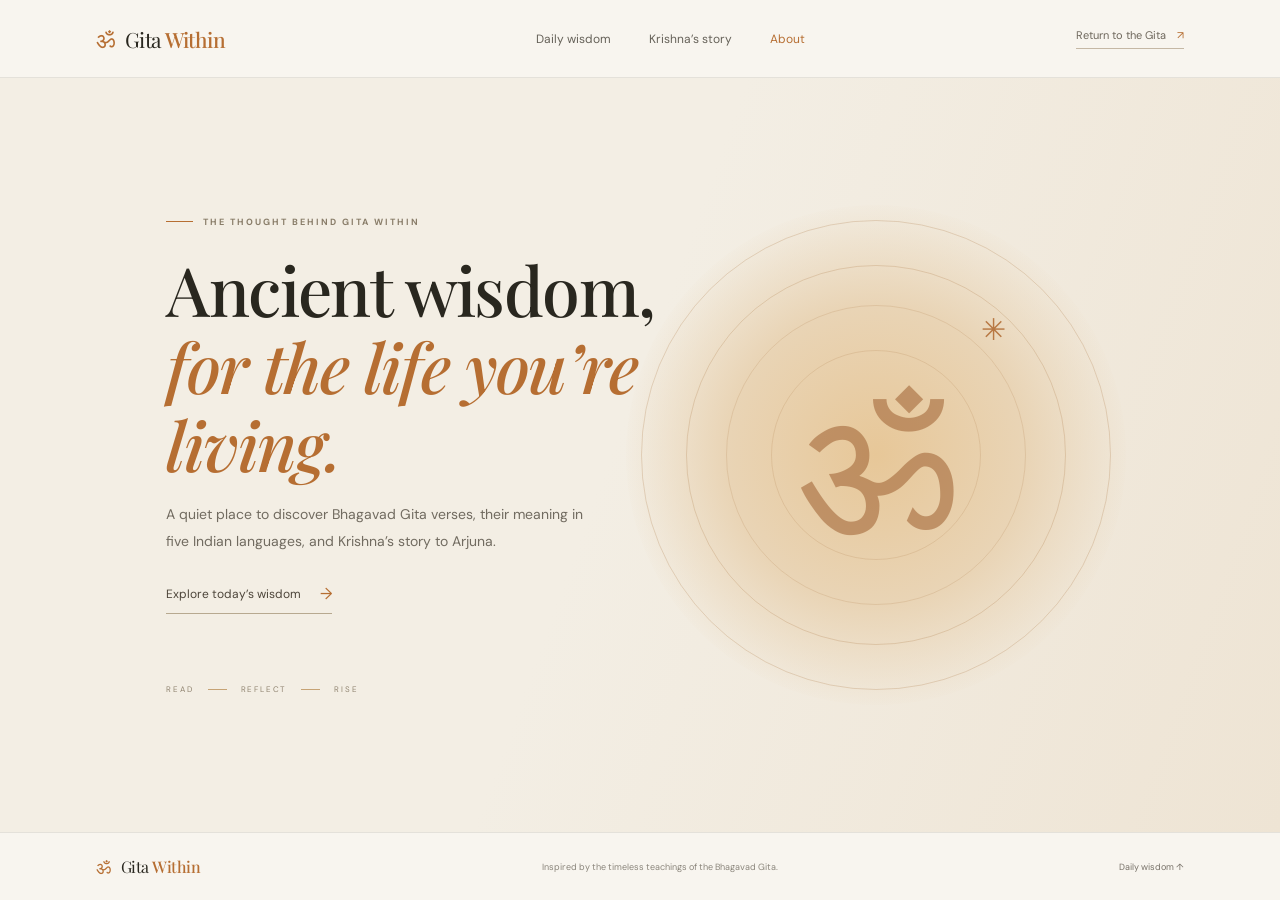
==== about.html @ 5c8aba0e "Added about page" ====
<!doctype html>
<html lang="en">
<head>
  <meta charset="utf-8">
  <meta name="viewport" content="width=device-width, initial-scale=1">
  <meta name="theme-color" content="#f8f4ec">
  <meta name="description" content="About Gita Within, a quiet place for Bhagavad Gita wisdom in five Indian languages.">
  <title>About — Gita Within</title>
  <link rel="preconnect" href="https://fonts.googleapis.com">
  <link rel="preconnect" href="https://fonts.gstatic.com" crossorigin>
  <link href="https://fonts.googleapis.com/css2?family=DM+Sans:wght@400;500;600;700&family=Playfair+Display:wght@500;600;700&display=swap" rel="stylesheet">
  <link rel="stylesheet" href="styles.css">
  <link rel="stylesheet" href="story.css">
  <link rel="stylesheet" href="about.css">
</head>
<body class="about-page">
  <header class="topbar">
    <a class="brand" href="index.html" aria-label="Gita Within home"><span class="brand-mark">ॐ</span><span>Gita <b>Within</b></span></a>
    <nav aria-label="Main navigation"><a href="index.html#wisdom">Daily wisdom</a><a href="index.html#krishna-story">Krishna’s story</a><a class="current-page" href="about.html" aria-current="page">About</a></nav>
    <a class="about-home-link" href="index.html">Return to the Gita <span aria-hidden="true">↗</span></a>
  </header>
  <main class="about-main">
    <div class="about-art" aria-hidden="true"><div class="about-art-ring ring-one"></div><div class="about-art-ring ring-two"></div><span>ॐ</span><i>✳</i></div>
    <section class="about-copy" aria-labelledby="about-title">
      <div class="eyebrow"><span class="eyebrow-line"></span>THE THOUGHT BEHIND GITA WITHIN</div>
      <h1 id="about-title">Ancient wisdom,<br><em>for the life you’re living.</em></h1>
      <p>A quiet place to discover Bhagavad Gita verses, their meaning in five Indian languages, and Krishna’s story to Arjuna.</p>
      <a class="about-cta" href="index.html#wisdom">Explore today’s wisdom <span aria-hidden="true">→</span></a>
      <div class="about-values"><span>READ</span><i></i><span>REFLECT</span><i></i><span>RISE</span></div>
    </section>
  </main>
  <footer><a class="brand footer-brand" href="index.html"><span class="brand-mark">ॐ</span><span>Gita <b>Within</b></span></a><span>Inspired by the timeless teachings of the Bhagavad Gita.</span><a href="index.html#wisdom">Daily wisdom ↑</a></footer>
</body>
</html>
---- styles.css ----
:root{--paper:#f8f5ef;--ink:#29271f;--muted:#77746c;--saffron:#b66e32;--line:#ded8cc;--serif:'Playfair Display',Georgia,serif;--sans:'DM Sans',Arial,sans-serif}*{box-sizing:border-box}html{scroll-behavior:smooth}body{margin:0;background:var(--paper);color:var(--ink);font-family:var(--sans);-webkit-font-smoothing:antialiased}.topbar{height:78px;border-bottom:1px solid rgba(54,48,37,.1);padding:0 7.5%;display:flex;align-items:center;justify-content:space-between}.brand{display:flex;align-items:center;gap:10px;color:var(--ink);text-decoration:none;font-family:var(--serif);font-size:21px;letter-spacing:-.5px}.brand b{font-weight:500;color:var(--saffron)}.brand-mark{font-size:23px;color:var(--saffron)}nav{display:flex;gap:38px;margin-left:75px}nav a,.footer-brand+a{font-size:12px;color:#656158;text-decoration:none}nav a:hover,.footer-brand+a:hover{color:var(--saffron)}.language-control{display:flex;align-items:center;gap:9px;border:1px solid #dcd6ca;background:#fbf9f5;padding:9px 12px;border-radius:3px;color:var(--saffron);position:relative}.language-control select{appearance:none;border:0;outline:0;background:transparent;color:var(--ink);font:500 12px var(--sans);padding-right:16px;cursor:pointer}.chevron{position:absolute;right:9px;pointer-events:none;font-size:15px;color:var(--muted)}.globe{font-size:17px}.hero{position:relative;min-height:405px;padding:78px 12% 64px;display:flex;align-items:center;overflow:hidden;background:#f3eee4}.hero-copy{position:relative;z-index:2;max-width:470px}.eyebrow{font-size:9px;letter-spacing:2px;font-weight:700;color:#897d69;display:flex;align-items:center;gap:10px}.eyebrow-line{height:1px;width:27px;background:var(--saffron)}h1{font:500 clamp(40px,5vw,59px)/1.14 var(--serif);letter-spacing:-1.6px;margin:20px 0 14px}h1 em{color:var(--saffron);font-weight:500}.hero-copy>p{font-size:13px;line-height:1.85;color:#6b685f;max-width:375px;margin:0 0 25px}.hero-link{font-size:11px;color:var(--ink);text-decoration:none;border-bottom:1px solid #b7a990;padding-bottom:7px}.hero-link span{color:var(--saffron);margin-left:10px}.hero-art{position:absolute;width:390px;height:390px;right:14%;top:8px}.sun{position:absolute;width:205px;height:205px;border-radius:50%;background:#e6cba5;right:75px;top:68px}.circle{position:absolute;border:1px solid rgba(166,117,60,.34);border-radius:50%}.circle-one{width:295px;height:295px;right:30px;top:23px}.circle-two{width:350px;height:350px;right:3px;top:-5px}.lotus{position:absolute;right:135px;top:122px;font-size:95px;color:#a96836;opacity:.86}.art-caption{position:absolute;right:76px;bottom:23px;font-size:8px;letter-spacing:2px;color:#8c806e}.hero-number{position:absolute;right:7.5%;bottom:27px;font:12px var(--serif);color:var(--saffron)}.hero-number span{color:#aaa292}.daily-section{padding:70px 12% 60px}.section-heading{display:flex;justify-content:space-between;align-items:end;margin-bottom:26px}.section-heading h2{font:500 30px var(--serif);letter-spacing:-.5px;margin:12px 0 0}.date-chip{display:flex;align-items:center;gap:9px;font-size:8px;letter-spacing:1.5px;color:#7a766d;margin-bottom:5px}.date-dot{width:6px;height:6px;background:var(--saffron);border-radius:50%}.quote-card{display:grid;grid-template-columns:1.55fr .78fr;background:#fffdf9;border:1px solid #e9e3d8;box-shadow:0 12px 38px rgba(54,43,26,.045);min-height:310px}.quote-left{padding:34px 42px 23px}.chapter-label{display:flex;align-items:center;gap:11px;color:#948a79;font-size:8px;letter-spacing:1.35px}.chapter-rule{height:1px;width:32px;background:#c7bca9}.sanskrit{font:20px/1.9 var(--serif);color:#725234;margin-top:21px}.transliteration{font:italic 12px/1.7 var(--serif);color:#888074;margin-top:5px}.quote-divider{display:flex;align-items:center;gap:12px;color:#bd8a54;font-size:12px;margin:15px 0 8px}.quote-divider:before,.quote-divider:after{content:"";width:27px;height:1px;background:#e7dfd3}blockquote{font:500 20px/1.55 var(--serif);letter-spacing:-.15px;margin:0;max-width:590px}.quote-actions{display:flex;align-items:center;gap:12px;margin-top:22px}.share-button,.copy-button{border:0;background:transparent;color:#746e63;font:10px var(--sans);padding:0;cursor:pointer}.share-button span:first-child{font-size:14px;color:var(--saffron);margin-right:6px}.copy-button{font-size:15px}.share-button:hover,.copy-button:hover{color:var(--saffron)}.meaning-panel{background:#f4f0e7;margin:14px 14px 14px 0;padding:26px 27px;display:flex;flex-direction:column;align-items:flex-start}.meaning-icon{color:var(--saffron);font-size:19px}.meaning-label{font-size:8px;letter-spacing:1.8px;color:#8a7d69;margin-top:14px;font-weight:700}.meaning-panel p{font:15px/1.8 var(--serif);color:#504a3e;margin:12px 0 auto}.meaning-foot{display:flex;align-items:center;gap:9px;font-size:7px;letter-spacing:1.2px;color:#8e826f;margin-top:20px}.foot-rule{width:25px;height:1px;background:#b88754}.quote-navigation{height:57px;display:flex;align-items:center;gap:18px;border-bottom:1px solid var(--line);color:#746e63;font-size:10px}.quote-navigation>span:first-child{font:13px var(--serif);color:var(--ink)}.quote-navigation i{font-style:normal;color:#b0a797}.nav-buttons{display:flex;gap:7px}.nav-buttons button{border:1px solid #ded7cb;background:transparent;width:29px;height:29px;color:#5f5a50;cursor:pointer}.nav-buttons button:hover{background:#eee7dc;color:var(--saffron)}.nav-hint{margin-left:auto;font-size:8px;letter-spacing:1.25px;color:#a39a8b}.closing{text-align:center;padding:38px 20px 50px}.closing-symbol{color:#bd8247;font-size:24px}.closing p{font:italic 18px var(--serif);color:#544b3d;margin:10px 0}.closing>span{font-size:8px;letter-spacing:1.6px;color:#978d7d}footer{min-height:68px;border-top:1px solid rgba(54,48,37,.1);padding:15px 7.5%;display:flex;align-items:center;justify-content:space-between;color:#8a857b;font-size:9px}.footer-brand{font-size:16px}.footer-brand .brand-mark{font-size:18px}footer>a:last-child{color:#777168;text-decoration:none}.sr-only{position:absolute;width:1px;height:1px;padding:0;margin:-1px;overflow:hidden;clip:rect(0,0,0,0);white-space:nowrap;border:0}
@media(max-width:800px){.hero{padding-left:8%;min-height:385px}.hero-art{right:-68px;opacity:.42}.hero-copy{max-width:440px}.daily-section{padding:58px 7% 44px}.topbar{padding:0 6%}.quote-card{grid-template-columns:1fr}.meaning-panel{margin:0 14px 14px;min-height:190px}.quote-left{padding:30px}.section-heading h2{font-size:26px}}@media(max-width:520px){.topbar{height:66px}.brand{font-size:18px}nav{display:none}.language-control{padding:8px}.hero{min-height:370px;padding:63px 7% 60px}.hero-art{right:-175px;top:10px;opacity:.25}.hero-number{right:7%;bottom:20px}.hero-copy>p{max-width:290px}.daily-section{padding:48px 5% 35px}.section-heading{align-items:flex-start;gap:15px}.section-heading h2{font-size:23px;line-height:1.2;max-width:245px}.date-chip{font-size:7px;white-space:nowrap;margin-top:5px}.quote-left{padding:25px 22px 22px}.chapter-label{font-size:7px;gap:8px}.sanskrit{font-size:18px}blockquote{font-size:18px}.meaning-panel{padding:23px;min-height:180px}.nav-hint{display:none}.quote-navigation{justify-content:space-between}.closing p{font-size:16px}footer{gap:12px;flex-wrap:wrap}footer>span{order:3;width:100%;text-align:center}}
---- story.css ----
.hero-art{width:min(54vw,650px);height:auto;aspect-ratio:760/520;right:5%;top:50%;transform:translateY(-50%);opacity:1}.battle-scene{display:block;width:100%;height:100%;overflow:visible;filter:drop-shadow(0 18px 24px rgba(70,49,34,.12))}.rays{transform-origin:474px 203px;animation:ray-turn 70s linear infinite}.chariot{animation:chariot-sway 5s ease-in-out infinite}.krishna-figure{animation:figure-breathe 4s ease-in-out infinite}.art-caption{right:11%;bottom:7%;color:#7f6754}.hero{background:linear-gradient(110deg,#f3eee4 0%,#f3eee4 44%,#eee3d2 100%)}
.story-section{padding:70px 12% 82px;background:#eeebe2}.story-heading{margin-bottom:25px}.story-heading h2{font:500 31px var(--serif);letter-spacing:-.6px;margin:11px 0 5px}.story-heading>p{font:13px var(--sans);color:#7e786c;margin:0}.story-card{display:grid;grid-template-columns:.85fr 1.15fr;min-height:335px;background:#272e2b;box-shadow:0 17px 40px rgba(45,39,30,.12);overflow:hidden}.story-art{position:relative;min-height:335px;overflow:hidden;background:radial-gradient(ellipse at 50% 68%,#d28a4d 0%,#9e5c3d 30%,#453e37 72%);display:grid;place-items:center}.story-art:before,.story-art:after{content:"";position:absolute;inset:10%;border:1px solid rgba(255,225,178,.26);border-radius:50%;animation:story-orbit 22s linear infinite}.story-art:after{inset:17%;animation-direction:reverse;animation-duration:29s}.story-orbit{position:absolute;border:1px solid rgba(255,225,178,.23);border-radius:50%;width:84%;height:84%}.orbit-a{animation:story-orbit 35s linear infinite}.orbit-b{width:67%;height:67%;animation:story-orbit 28s linear infinite reverse}.story-sun{position:absolute;top:25%;left:calc(50% - 55px);width:110px;height:110px;border-radius:50%;background:radial-gradient(circle at 35% 35%,#fff2cf 0,#f1c587 55%,#db9963 100%);box-shadow:0 0 80px 35px rgba(247,186,109,.2);animation:sun-breathe 6s ease-in-out infinite}.story-om{z-index:2;color:rgba(81,53,43,.84);font:84px var(--serif);text-shadow:0 2px 14px rgba(255,242,207,.2);margin-top:35px}.story-land{position:absolute;bottom:-20%;left:-10%;width:120%;height:42%;border-radius:50% 50% 0 0;background:#292d29;box-shadow:0 -5px 24px rgba(39,45,39,.2)}.story-chariot-mark{position:absolute;z-index:2;bottom:19%;font-size:22px;color:#e6bb74;animation:figure-breathe 5s ease-in-out infinite}.story-content{padding:39px 44px 29px;color:#f7f0e3;display:flex;flex-direction:column;align-items:flex-start}.story-step{width:100%;display:flex;align-items:center;gap:12px;color:#d4aa6e;font-size:9px;letter-spacing:1.8px}.story-step>span:first-child{font:17px var(--serif);color:#efc681}.story-step-line{width:32px;height:1px;background:#8c7049}.story-step>span:last-child{color:#b3a897}.story-speaker{font-size:8px;letter-spacing:1.8px;color:#dcb679;margin-top:41px}.story-speaker span{color:#796b56;margin:0 5px}.story-text{font:20px/1.8 var(--serif);color:#f4eddf;margin:13px 0 18px;max-width:520px;transition:opacity .18s ease}.story-controls{display:flex;align-items:center;gap:12px;margin-top:auto}.story-controls button{background:transparent;border:0;color:#ddd1bc;cursor:pointer;font:14px var(--sans);padding:7px}.story-controls button:hover{color:#efc681}.story-controls #story-play{display:flex;align-items:center;gap:9px;border:1px solid rgba(234,201,147,.43);padding:10px 14px;color:#f3dfbd;font:10px var(--sans)}.story-controls #story-play span:first-child{font-size:9px;color:#efc681}.story-control-divider{height:19px;width:1px;background:rgba(237,221,195,.2);margin:0 2px}.story-progress{display:flex;gap:5px;margin-top:20px}.story-progress span{width:20px;height:2px;background:#625f53;transition:background .2s,width .2s}.story-progress span.active{width:34px;background:#dcae69}.story-section .eyebrow{color:#8f806a}
@keyframes ray-turn{to{transform:rotate(360deg)}}@keyframes chariot-sway{0%,100%{transform:translateY(0)}50%{transform:translateY(-3px)}}@keyframes figure-breathe{0%,100%{transform:translateY(0)}50%{transform:translateY(-2px)}}@keyframes story-orbit{to{transform:rotate(360deg)}}@keyframes sun-breathe{0%,100%{box-shadow:0 0 72px 27px rgba(247,186,109,.17)}50%{box-shadow:0 0 90px 37px rgba(247,186,109,.3)}}
@media(max-width:900px){.hero-art{width:58vw;right:-3%;opacity:.72}.story-section{padding:58px 7% 65px}.story-card{grid-template-columns:.75fr 1.25fr}.story-content{padding:33px 30px 25px}.story-text{font-size:18px}}
@media(max-width:650px){.hero-art{width:95vw;right:-38%;top:52%;opacity:.24}.art-caption{display:none}.hero-copy{z-index:2}.story-section{padding:48px 5% 52px}.story-heading h2{font-size:27px}.story-card{grid-template-columns:1fr}.story-art{min-height:195px}.story-sun{top:20%;width:91px;height:91px;left:calc(50% - 45px)}.story-om{font-size:62px;margin-top:22px}.story-chariot-mark{bottom:13%}.story-content{min-height:300px;padding:25px 23px}.story-speaker{margin-top:23px}.story-text{font-size:18px;line-height:1.7}}
@media(prefers-reduced-motion:reduce){*,*:before,*:after{scroll-behavior:auto!important;animation-duration:.01ms!important;animation-iteration-count:1!important;transition-duration:.01ms!important}}
---- about.css ----
.about-page{min-height:100vh;display:flex;flex-direction:column}.about-page nav{margin-left:40px}.current-page{color:var(--saffron)}.about-home-link{font-size:11px;color:#6e675c;text-decoration:none;border-bottom:1px solid #c5b8a5;padding-bottom:6px}.about-home-link span{color:var(--saffron);margin-left:8px}.about-main{position:relative;isolation:isolate;overflow:hidden;flex:1;min-height:610px;display:flex;align-items:center;padding:72px 13%;background:linear-gradient(110deg,#f3eee4 0%,#f3eee4 48%,#eee4d4 100%)}.about-copy{z-index:1;max-width:570px}.about-copy h1{font-size:clamp(42px,5.8vw,68px);margin:22px 0 19px}.about-copy>p{font-size:14px;line-height:1.9;color:#716b60;max-width:430px;margin:0}.about-cta{display:inline-flex;align-items:center;gap:19px;margin-top:29px;text-decoration:none;color:#4d453a;font-size:12px;border-bottom:1px solid #b7a990;padding-bottom:9px}.about-cta span{font-size:16px;color:var(--saffron);transition:transform .2s}.about-cta:hover span{transform:translateX(4px)}.about-values{display:flex;align-items:center;gap:14px;margin-top:70px;color:#908471;font-size:8px;letter-spacing:1.8px}.about-values i{width:19px;height:1px;background:#c6a375}.about-art{position:absolute;z-index:-1;width:min(43vw,500px);aspect-ratio:1;border-radius:50%;right:12%;top:50%;transform:translateY(-50%);display:grid;place-items:center;background:radial-gradient(circle,#e7c798 0%,#e9d4b5 42%,rgba(233,212,181,0) 72%);color:#a66c3e}.about-art:before,.about-art:after{content:"";position:absolute;border:1px solid rgba(173,125,75,.26);border-radius:50%;inset:12%;animation:story-orbit 65s linear infinite}.about-art:after{inset:3%;animation-direction:reverse;animation-duration:88s}.about-art>span{font:clamp(105px,16vw,190px) var(--serif);opacity:.62}.about-art>i{position:absolute;font-style:normal;font-size:30px;top:21%;right:24%;color:#b87843;animation:sun-breathe 5s ease-in-out infinite}.about-art-ring{position:absolute;border:1px solid rgba(173,125,75,.2);border-radius:50%;inset:20%}.ring-two{inset:29%}
@media(max-width:800px){.about-page nav{margin-left:0;gap:20px}.about-main{padding:65px 8%;min-height:570px}.about-art{right:-8%;width:58vw;opacity:.5}.about-copy{max-width:490px}}
@media(max-width:600px){.about-page nav{display:none}.about-home-link{font-size:10px}.about-main{min-height:calc(100vh - 140px);padding:60px 7%;align-items:flex-start}.about-copy{margin-top:10vh}.about-copy h1{font-size:43px}.about-copy>p{font-size:13px;max-width:340px}.about-values{margin-top:55px}.about-art{width:100vw;right:-46%;top:49%;opacity:.28}}
.about-art{z-index:0}
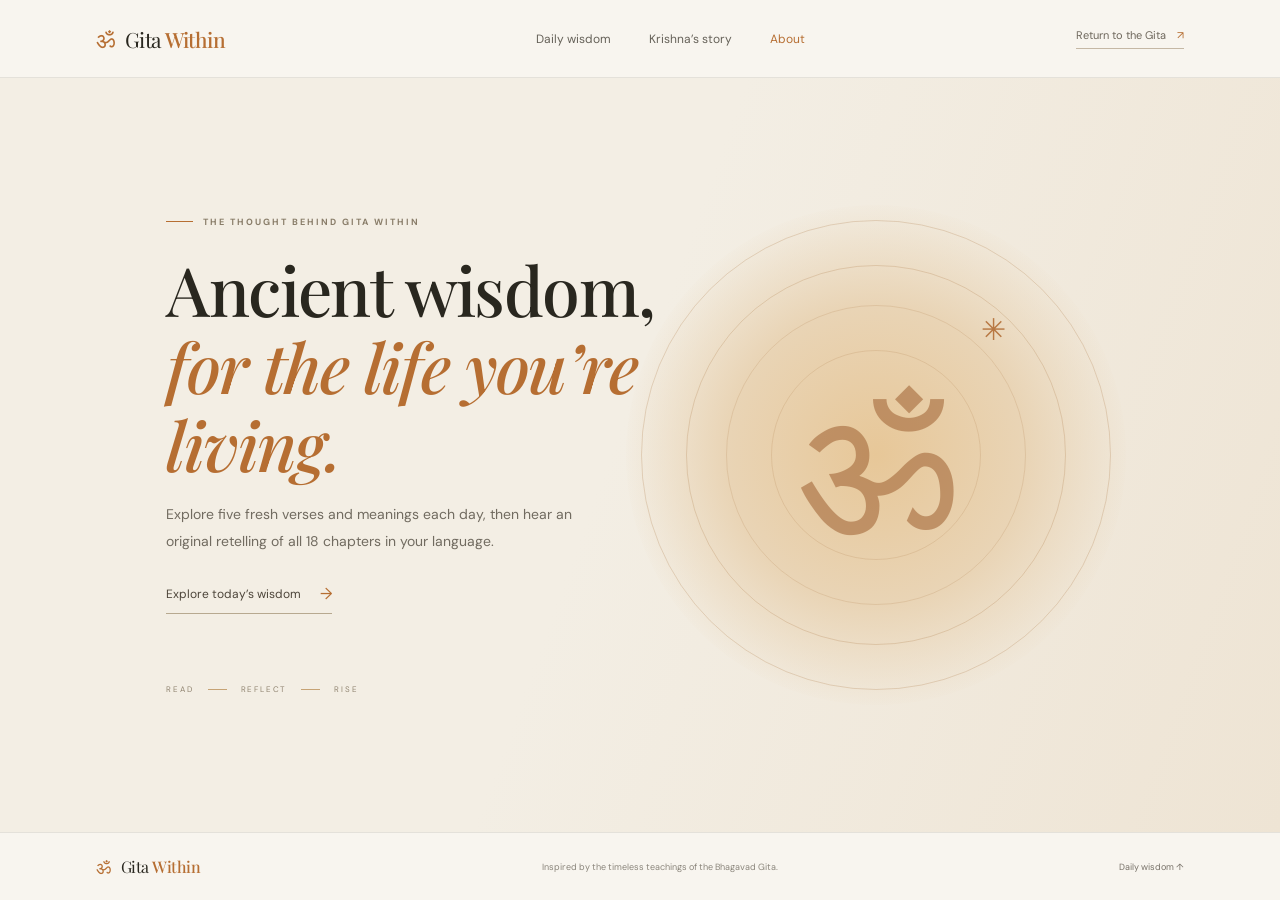
==== commit 67a2abe8: "Complete Gita added" ====
--- a/about.html
+++ b/about.html
@@ -24,7 +24,7 @@
     <section class="about-copy" aria-labelledby="about-title">
       <div class="eyebrow"><span class="eyebrow-line"></span>THE THOUGHT BEHIND GITA WITHIN</div>
       <h1 id="about-title">Ancient wisdom,<br><em>for the life you’re living.</em></h1>
-      <p>A quiet place to discover Bhagavad Gita verses, their meaning in five Indian languages, and Krishna’s story to Arjuna.</p>
+      <p>Explore five fresh verses and meanings each day, then hear an original retelling of all 18 chapters in your language.</p>
       <a class="about-cta" href="index.html#wisdom">Explore today’s wisdom <span aria-hidden="true">→</span></a>
       <div class="about-values"><span>READ</span><i></i><span>REFLECT</span><i></i><span>RISE</span></div>
     </section>
--- a/story.css
+++ b/story.css
@@ -4,3 +4,10 @@
 @media(max-width:900px){.hero-art{width:58vw;right:-3%;opacity:.72}.story-section{padding:58px 7% 65px}.story-card{grid-template-columns:.75fr 1.25fr}.story-content{padding:33px 30px 25px}.story-text{font-size:18px}}
 @media(max-width:650px){.hero-art{width:95vw;right:-38%;top:52%;opacity:.24}.art-caption{display:none}.hero-copy{z-index:2}.story-section{padding:48px 5% 52px}.story-heading h2{font-size:27px}.story-card{grid-template-columns:1fr}.story-art{min-height:195px}.story-sun{top:20%;width:91px;height:91px;left:calc(50% - 45px)}.story-om{font-size:62px;margin-top:22px}.story-chariot-mark{bottom:13%}.story-content{min-height:300px;padding:25px 23px}.story-speaker{margin-top:23px}.story-text{font-size:18px;line-height:1.7}}
 @media(prefers-reduced-motion:reduce){*,*:before,*:after{scroll-behavior:auto!important;animation-duration:.01ms!important;animation-iteration-count:1!important;transition-duration:.01ms!important}}
+.story-controls #story-stop{font:10px var(--sans);color:#c9bcaa;padding:8px 4px}.story-controls #story-stop:disabled{opacity:.38;cursor:default}.voice-status{min-height:15px;margin-top:7px;color:#e1bd84;font:10px/1.45 var(--sans)}
+.story-total{font:9px var(--sans);letter-spacing:1px;color:#a99c87}.story-progress{flex-wrap:wrap;max-width:455px;gap:7px}.story-progress span{width:13px;height:3px;cursor:pointer;transition:width .2s,background .2s,transform .2s}.story-progress span.active{width:24px}.story-progress span:hover,.story-progress span:focus-visible{background:#efc681;transform:scaleY(1.7);outline:0}.krishna-mouth{transform-box:view-box;transform-origin:409px 228px;transition:transform .1s}.speaking .krishna-mouth{animation:krishna-talk .2s ease-in-out infinite alternate}.speaking .story-sun{animation-duration:1.2s}.speaking .story-chariot-mark{animation-duration:.9s}@keyframes krishna-talk{from{transform:scaleY(.65)}to{transform:scaleY(2.4)}}
+.quote-picker{display:flex;align-items:center;gap:14px;margin:-4px 0 20px;color:#8a7d69;font-size:8px;font-weight:700;letter-spacing:1.5px}.quote-picker select{max-width:min(570px,100%);border:1px solid #dfd7ca;background:#fffdf9;color:#464137;padding:10px 34px 10px 13px;font:12px var(--sans);letter-spacing:0;outline-color:#b66e32}.daily-quotes-grid{display:grid;grid-template-columns:repeat(3,minmax(0,1fr));gap:13px;margin:23px 0 10px}.daily-quote-card{min-width:0;min-height:205px;display:flex;flex-direction:column;align-items:flex-start;text-align:left;gap:10px;padding:19px 20px;background:#fffdf9;border:1px solid #e8e0d3;color:var(--ink);cursor:pointer;box-shadow:0 5px 17px rgba(54,43,26,.025);transition:transform .2s,border-color .2s,box-shadow .2s}.daily-quote-card:hover,.daily-quote-card:focus-visible{transform:translateY(-3px);border-color:#c79b68;box-shadow:0 12px 25px rgba(54,43,26,.08);outline:0}.daily-quote-card.selected{border-color:#b77a42;background:linear-gradient(145deg,#fffdf9,#f8f0e4)}.daily-card-top{width:100%;display:flex;align-items:center;gap:9px;color:#9a8b76;font-size:7px;letter-spacing:1.2px}.daily-card-top>span:first-child{font:15px var(--serif);color:#b66e32}.daily-card-quote{font:500 15px/1.65 var(--serif);color:#39352d}.daily-card-meaning-label{margin-top:auto;font-size:7px;letter-spacing:1.4px;color:#988b77;font-weight:700}.daily-card-meaning{font:12px/1.65 var(--serif);color:#6f685d}.daily-card-open{font:9px var(--sans);color:#a26939}.daily-card-open b{font-size:13px;font-weight:400;margin-left:5px}.daily-quote-card.selected .daily-card-open{color:#79441e}
+@media(max-width:850px){.daily-quotes-grid{grid-template-columns:repeat(2,minmax(0,1fr))}.daily-quote-card{min-height:195px}}
+@media(max-width:520px){.daily-quotes-grid{grid-template-columns:1fr;gap:9px}.daily-quote-card{min-height:0;padding:17px}.quote-picker{align-items:flex-start;flex-direction:column;gap:7px}.quote-picker select{width:100%;max-width:100%}.story-progress{max-width:100%}}
+.krishna-avatar{position:absolute;z-index:3;width:156px;height:200px;left:calc(50% - 78px);bottom:14%;filter:drop-shadow(0 10px 14px rgba(35,28,25,.24));animation:krishna-bob 4s ease-in-out infinite}.avatar-aura{position:absolute;width:154px;height:154px;left:1px;top:4px;border:1px solid rgba(255,231,184,.48);border-radius:50%;box-shadow:0 0 32px rgba(255,215,153,.21)}.avatar-face{position:absolute;width:76px;height:87px;left:40px;top:37px;border-radius:46% 46% 48% 48%;background:linear-gradient(145deg,#5ba1ad,#2c6879);border:2px solid #e8bf6b;box-shadow:inset -8px -3px 0 rgba(31,71,82,.25);z-index:2}.avatar-face:before{content:"";position:absolute;left:-6px;top:5px;width:23px;height:68px;border-radius:50%;background:#254e56;z-index:-1}.avatar-eye{position:absolute;right:17px;top:32px;width:5px;height:4px;border-radius:50%;background:#fff0d0}.avatar-eye:after{content:"";position:absolute;right:11px;top:0;width:5px;height:4px;border-radius:50%;background:#fff0d0}.avatar-tilak{position:absolute;right:21px;top:13px;width:3px;height:13px;border-radius:4px;background:#f3ddaa}.avatar-mouth{position:absolute;right:15px;top:53px;width:13px;height:5px;border-bottom:2px solid #512f36;border-radius:50%;transform-origin:center;transition:height .1s}.avatar-earring{position:absolute;right:-6px;top:55px;width:11px;height:11px;border:2px solid #edc56f;border-radius:50%}.avatar-crown{position:absolute;z-index:3;left:51px;top:15px;width:55px;height:32px;border-radius:48% 48% 10% 10%;background:linear-gradient(120deg,#f5d17c,#ac7031);color:#fff0c6;text-align:center;font-size:18px;line-height:28px;border:1px solid #ffdf90}.avatar-peacock{position:absolute;z-index:3;left:95px;top:2px;color:#8ec6a5;font-size:27px;text-shadow:0 0 10px rgba(95,184,148,.6);transform:rotate(22deg)}.avatar-shoulders{position:absolute;left:17px;bottom:0;width:122px;height:73px;border-radius:55% 55% 8% 8%;background:linear-gradient(100deg,#287080,#477d7c 48%,#ad583c 49%,#803c34);border-top:3px solid #efc66e}.avatar-flute{position:absolute;z-index:4;left:12px;top:116px;width:132px;height:5px;transform:rotate(-16deg);border-radius:4px;background:linear-gradient(90deg,#c89246,#f5d58c,#b2783a);box-shadow:0 2px 4px rgba(27,20,18,.3)}.speaking .avatar-mouth{height:11px;border:2px solid #512f36;background:#3f272d;border-radius:45%}.speaking .avatar-face{animation:face-speak .32s ease-in-out infinite alternate}.speaking .avatar-aura{animation:story-aura 1.4s ease-in-out infinite alternate}.story-total{white-space:nowrap}@keyframes krishna-bob{0%,100%{transform:translateY(0)}50%{transform:translateY(-4px)}}@keyframes face-speak{from{transform:scaleY(1)}to{transform:scaleY(1.015)}}@keyframes story-aura{from{box-shadow:0 0 24px rgba(255,215,153,.16)}to{box-shadow:0 0 44px rgba(255,215,153,.42)}}
+@media(max-width:650px){.krishna-avatar{scale:.74;bottom:1%}}
